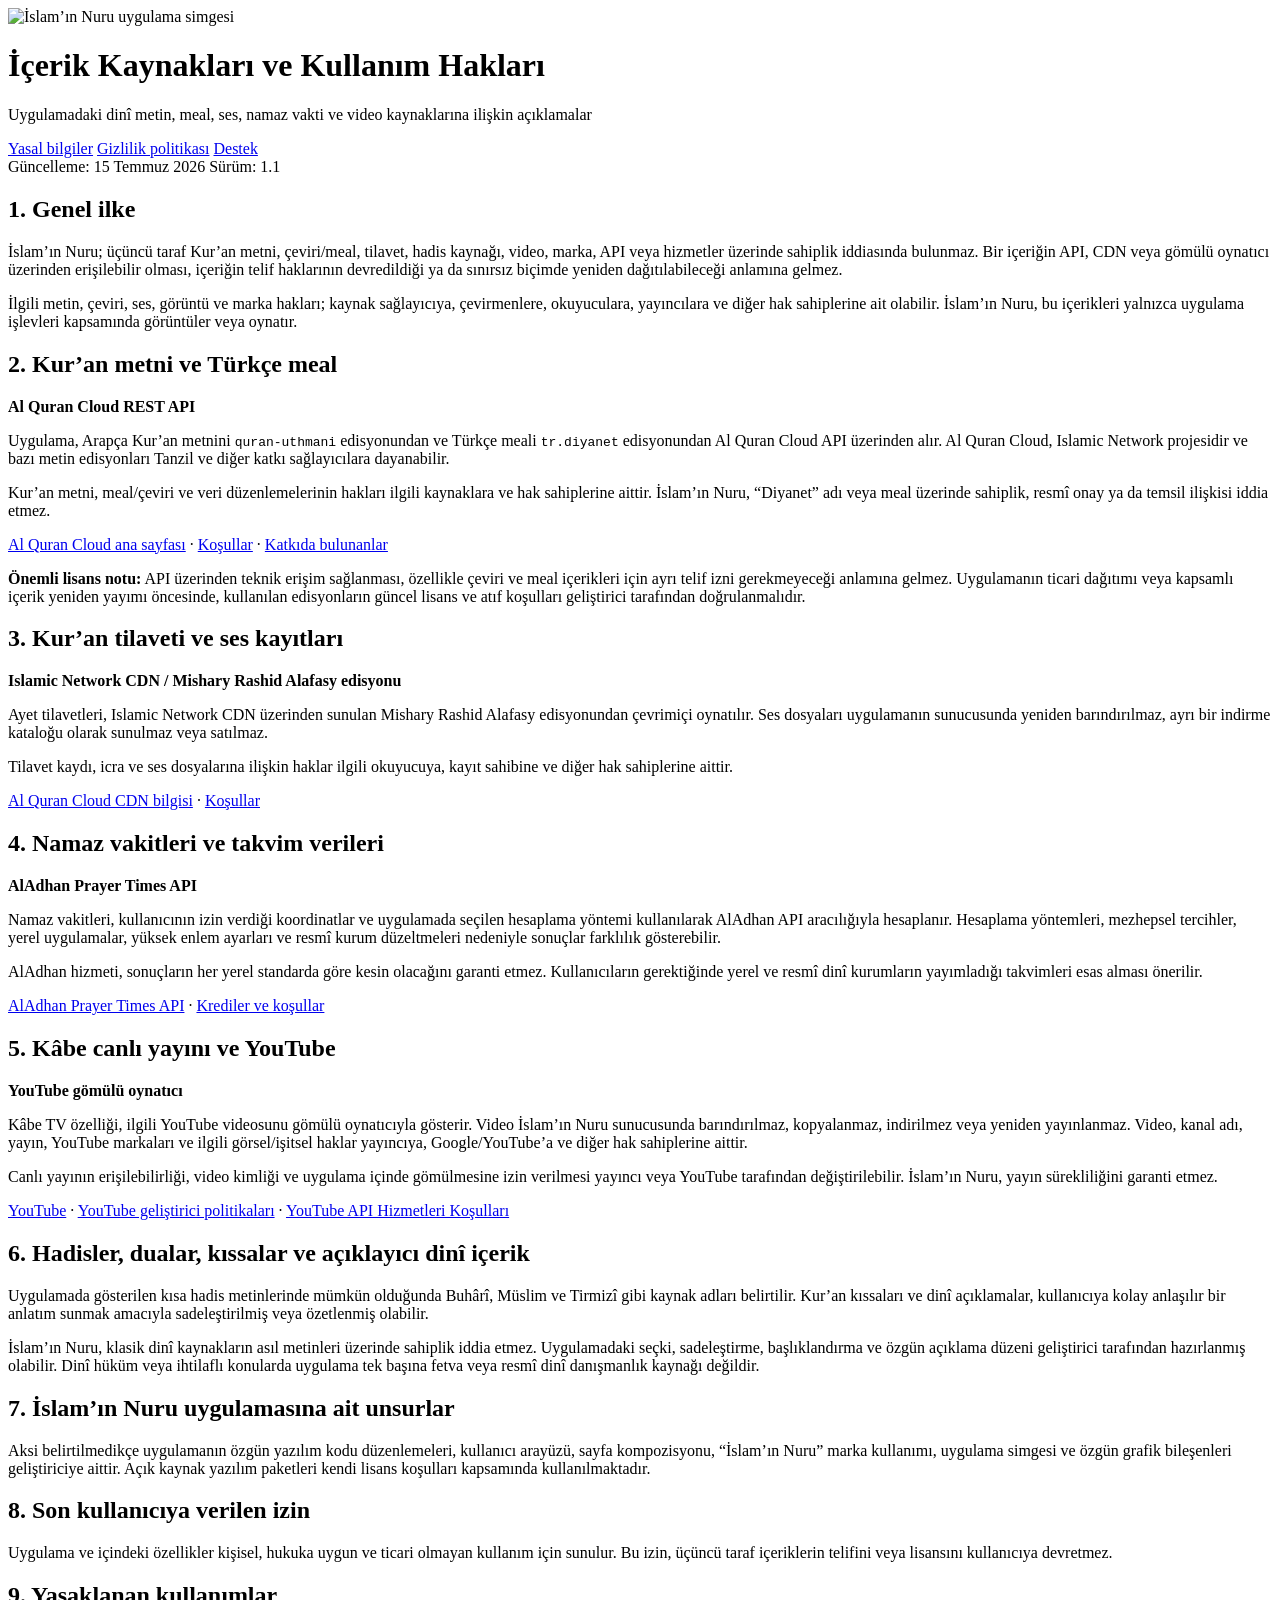
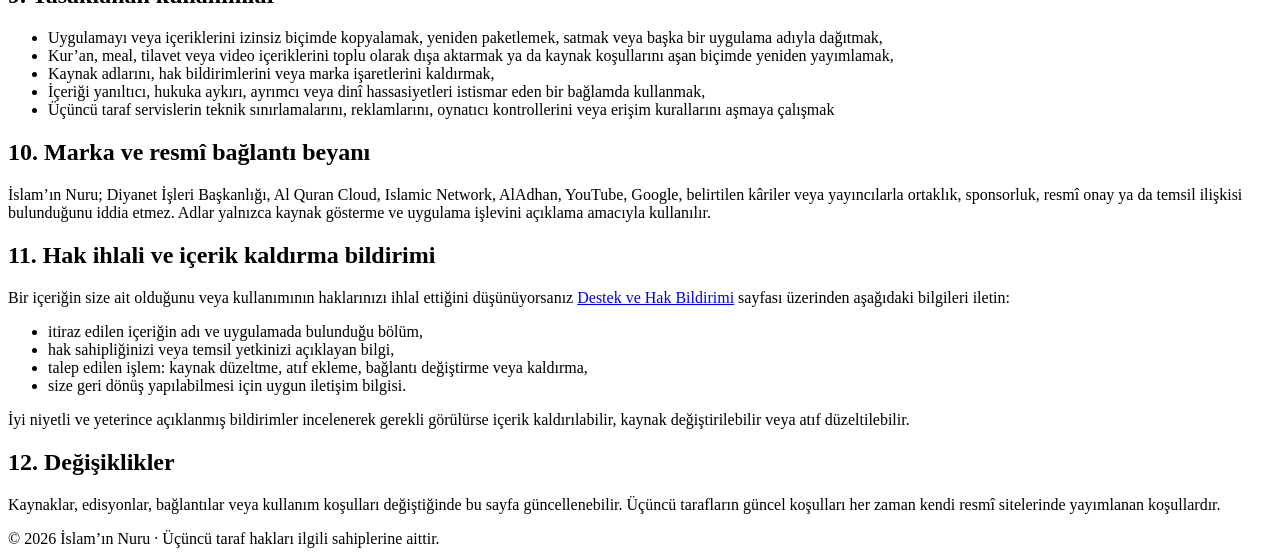
==== content-rights.html @ b2684654 "Add files via upload" ====
<!doctype html>
<html lang="tr">
<head>
  <meta charset="utf-8">
  <meta name="viewport" content="width=device-width,initial-scale=1">
  <meta name="description" content="İslam’ın Nuru içerik kaynakları ve kullanım hakları">
  <title>İslam’ın Nuru — İçerik Kaynakları ve Kullanım Hakları</title>
  <link rel="icon" href="assets/islamin-nuru-icon.png">
  <link rel="stylesheet" href="assets/style.css">
</head>
<body>
<main class="wrap">
  <header class="hero">
    <img class="logo" src="assets/islamin-nuru-icon.png" alt="İslam’ın Nuru uygulama simgesi">
    <h1>İçerik Kaynakları ve Kullanım Hakları</h1>
    <p>Uygulamadaki dinî metin, meal, ses, namaz vakti ve video kaynaklarına ilişkin açıklamalar</p>
    <nav class="nav">
      <a href="index.html">Yasal bilgiler</a>
      <a href="privacy-policy.html">Gizlilik politikası</a>
      <a href="support.html">Destek</a>
    </nav>
  </header>

  <article class="card">
    <div class="meta">
      <span class="badge">Güncelleme: 15 Temmuz 2026</span>
      <span class="badge">Sürüm: 1.1</span>
    </div>

    <h2>1. Genel ilke</h2>
    <p>İslam’ın Nuru; üçüncü taraf Kur’an metni, çeviri/meal, tilavet, hadis kaynağı, video, marka, API veya hizmetler üzerinde sahiplik iddiasında bulunmaz. Bir içeriğin API, CDN veya gömülü oynatıcı üzerinden erişilebilir olması, içeriğin telif haklarının devredildiği ya da sınırsız biçimde yeniden dağıtılabileceği anlamına gelmez.</p>
    <p>İlgili metin, çeviri, ses, görüntü ve marka hakları; kaynak sağlayıcıya, çevirmenlere, okuyuculara, yayıncılara ve diğer hak sahiplerine ait olabilir. İslam’ın Nuru, bu içerikleri yalnızca uygulama işlevleri kapsamında görüntüler veya oynatır.</p>

    <h2>2. Kur’an metni ve Türkçe meal</h2>
    <div class="source">
      <strong>Al Quran Cloud REST API</strong>
      <p>Uygulama, Arapça Kur’an metnini <code>quran-uthmani</code> edisyonundan ve Türkçe meali <code>tr.diyanet</code> edisyonundan Al Quran Cloud API üzerinden alır. Al Quran Cloud, Islamic Network projesidir ve bazı metin edisyonları Tanzil ve diğer katkı sağlayıcılara dayanabilir.</p>
      <p>Kur’an metni, meal/çeviri ve veri düzenlemelerinin hakları ilgili kaynaklara ve hak sahiplerine aittir. İslam’ın Nuru, “Diyanet” adı veya meal üzerinde sahiplik, resmî onay ya da temsil ilişkisi iddia etmez.</p>
      <p><a href="https://alquran.cloud/" rel="noopener noreferrer">Al Quran Cloud ana sayfası</a> · <a href="https://alquran.cloud/terms-and-conditions" rel="noopener noreferrer">Koşullar</a> · <a href="https://alquran.cloud/contributors" rel="noopener noreferrer">Katkıda bulunanlar</a></p>
    </div>

    <div class="notice"><strong>Önemli lisans notu:</strong> API üzerinden teknik erişim sağlanması, özellikle çeviri ve meal içerikleri için ayrı telif izni gerekmeyeceği anlamına gelmez. Uygulamanın ticari dağıtımı veya kapsamlı içerik yeniden yayımı öncesinde, kullanılan edisyonların güncel lisans ve atıf koşulları geliştirici tarafından doğrulanmalıdır.</div>

    <h2>3. Kur’an tilaveti ve ses kayıtları</h2>
    <div class="source">
      <strong>Islamic Network CDN / Mishary Rashid Alafasy edisyonu</strong>
      <p>Ayet tilavetleri, Islamic Network CDN üzerinden sunulan Mishary Rashid Alafasy edisyonundan çevrimiçi oynatılır. Ses dosyaları uygulamanın sunucusunda yeniden barındırılmaz, ayrı bir indirme kataloğu olarak sunulmaz veya satılmaz.</p>
      <p>Tilavet kaydı, icra ve ses dosyalarına ilişkin haklar ilgili okuyucuya, kayıt sahibine ve diğer hak sahiplerine aittir.</p>
      <p><a href="https://alquran.cloud/cdn" rel="noopener noreferrer">Al Quran Cloud CDN bilgisi</a> · <a href="https://alquran.cloud/terms-and-conditions" rel="noopener noreferrer">Koşullar</a></p>
    </div>

    <h2>4. Namaz vakitleri ve takvim verileri</h2>
    <div class="source">
      <strong>AlAdhan Prayer Times API</strong>
      <p>Namaz vakitleri, kullanıcının izin verdiği koordinatlar ve uygulamada seçilen hesaplama yöntemi kullanılarak AlAdhan API aracılığıyla hesaplanır. Hesaplama yöntemleri, mezhepsel tercihler, yerel uygulamalar, yüksek enlem ayarları ve resmî kurum düzeltmeleri nedeniyle sonuçlar farklılık gösterebilir.</p>
      <p>AlAdhan hizmeti, sonuçların her yerel standarda göre kesin olacağını garanti etmez. Kullanıcıların gerektiğinde yerel ve resmî dinî kurumların yayımladığı takvimleri esas alması önerilir.</p>
      <p><a href="https://aladhan.com/prayer-times-api" rel="noopener noreferrer">AlAdhan Prayer Times API</a> · <a href="https://aladhan.com/credits-and-terms" rel="noopener noreferrer">Krediler ve koşullar</a></p>
    </div>

    <h2>5. Kâbe canlı yayını ve YouTube</h2>
    <div class="source">
      <strong>YouTube gömülü oynatıcı</strong>
      <p>Kâbe TV özelliği, ilgili YouTube videosunu gömülü oynatıcıyla gösterir. Video İslam’ın Nuru sunucusunda barındırılmaz, kopyalanmaz, indirilmez veya yeniden yayınlanmaz. Video, kanal adı, yayın, YouTube markaları ve ilgili görsel/işitsel haklar yayıncıya, Google/YouTube’a ve diğer hak sahiplerine aittir.</p>
      <p>Canlı yayının erişilebilirliği, video kimliği ve uygulama içinde gömülmesine izin verilmesi yayıncı veya YouTube tarafından değiştirilebilir. İslam’ın Nuru, yayın sürekliliğini garanti etmez.</p>
      <p><a href="https://www.youtube.com/" rel="noopener noreferrer">YouTube</a> · <a href="https://developers.google.com/youtube/terms/developer-policies" rel="noopener noreferrer">YouTube geliştirici politikaları</a> · <a href="https://developers.google.com/youtube/terms/api-services-terms-of-service" rel="noopener noreferrer">YouTube API Hizmetleri Koşulları</a></p>
    </div>

    <h2>6. Hadisler, dualar, kıssalar ve açıklayıcı dinî içerik</h2>
    <p>Uygulamada gösterilen kısa hadis metinlerinde mümkün olduğunda Buhârî, Müslim ve Tirmizî gibi kaynak adları belirtilir. Kur’an kıssaları ve dinî açıklamalar, kullanıcıya kolay anlaşılır bir anlatım sunmak amacıyla sadeleştirilmiş veya özetlenmiş olabilir.</p>
    <p>İslam’ın Nuru, klasik dinî kaynakların asıl metinleri üzerinde sahiplik iddia etmez. Uygulamadaki seçki, sadeleştirme, başlıklandırma ve özgün açıklama düzeni geliştirici tarafından hazırlanmış olabilir. Dinî hüküm veya ihtilaflı konularda uygulama tek başına fetva veya resmî dinî danışmanlık kaynağı değildir.</p>

    <h2>7. İslam’ın Nuru uygulamasına ait unsurlar</h2>
    <p>Aksi belirtilmedikçe uygulamanın özgün yazılım kodu düzenlemeleri, kullanıcı arayüzü, sayfa kompozisyonu, “İslam’ın Nuru” marka kullanımı, uygulama simgesi ve özgün grafik bileşenleri geliştiriciye aittir. Açık kaynak yazılım paketleri kendi lisans koşulları kapsamında kullanılmaktadır.</p>

    <h2>8. Son kullanıcıya verilen izin</h2>
    <p>Uygulama ve içindeki özellikler kişisel, hukuka uygun ve ticari olmayan kullanım için sunulur. Bu izin, üçüncü taraf içeriklerin telifini veya lisansını kullanıcıya devretmez.</p>

    <h2>9. Yasaklanan kullanımlar</h2>
    <ul>
      <li>Uygulamayı veya içeriklerini izinsiz biçimde kopyalamak, yeniden paketlemek, satmak veya başka bir uygulama adıyla dağıtmak,</li>
      <li>Kur’an, meal, tilavet veya video içeriklerini toplu olarak dışa aktarmak ya da kaynak koşullarını aşan biçimde yeniden yayımlamak,</li>
      <li>Kaynak adlarını, hak bildirimlerini veya marka işaretlerini kaldırmak,</li>
      <li>İçeriği yanıltıcı, hukuka aykırı, ayrımcı veya dinî hassasiyetleri istismar eden bir bağlamda kullanmak,</li>
      <li>Üçüncü taraf servislerin teknik sınırlamalarını, reklamlarını, oynatıcı kontrollerini veya erişim kurallarını aşmaya çalışmak</li>
    </ul>

    <h2>10. Marka ve resmî bağlantı beyanı</h2>
    <p>İslam’ın Nuru; Diyanet İşleri Başkanlığı, Al Quran Cloud, Islamic Network, AlAdhan, YouTube, Google, belirtilen kâriler veya yayıncılarla ortaklık, sponsorluk, resmî onay ya da temsil ilişkisi bulunduğunu iddia etmez. Adlar yalnızca kaynak gösterme ve uygulama işlevini açıklama amacıyla kullanılır.</p>

    <h2>11. Hak ihlali ve içerik kaldırma bildirimi</h2>
    <p>Bir içeriğin size ait olduğunu veya kullanımının haklarınızı ihlal ettiğini düşünüyorsanız <a href="support.html">Destek ve Hak Bildirimi</a> sayfası üzerinden aşağıdaki bilgileri iletin:</p>
    <ul>
      <li>itiraz edilen içeriğin adı ve uygulamada bulunduğu bölüm,</li>
      <li>hak sahipliğinizi veya temsil yetkinizi açıklayan bilgi,</li>
      <li>talep edilen işlem: kaynak düzeltme, atıf ekleme, bağlantı değiştirme veya kaldırma,</li>
      <li>size geri dönüş yapılabilmesi için uygun iletişim bilgisi.</li>
    </ul>
    <p>İyi niyetli ve yeterince açıklanmış bildirimler incelenerek gerekli görülürse içerik kaldırılabilir, kaynak değiştirilebilir veya atıf düzeltilebilir.</p>

    <h2>12. Değişiklikler</h2>
    <p>Kaynaklar, edisyonlar, bağlantılar veya kullanım koşulları değiştiğinde bu sayfa güncellenebilir. Üçüncü tarafların güncel koşulları her zaman kendi resmî sitelerinde yayımlanan koşullardır.</p>
  </article>

  <footer>© 2026 İslam’ın Nuru · Üçüncü taraf hakları ilgili sahiplerine aittir.</footer>
</main>
</body>
</html>
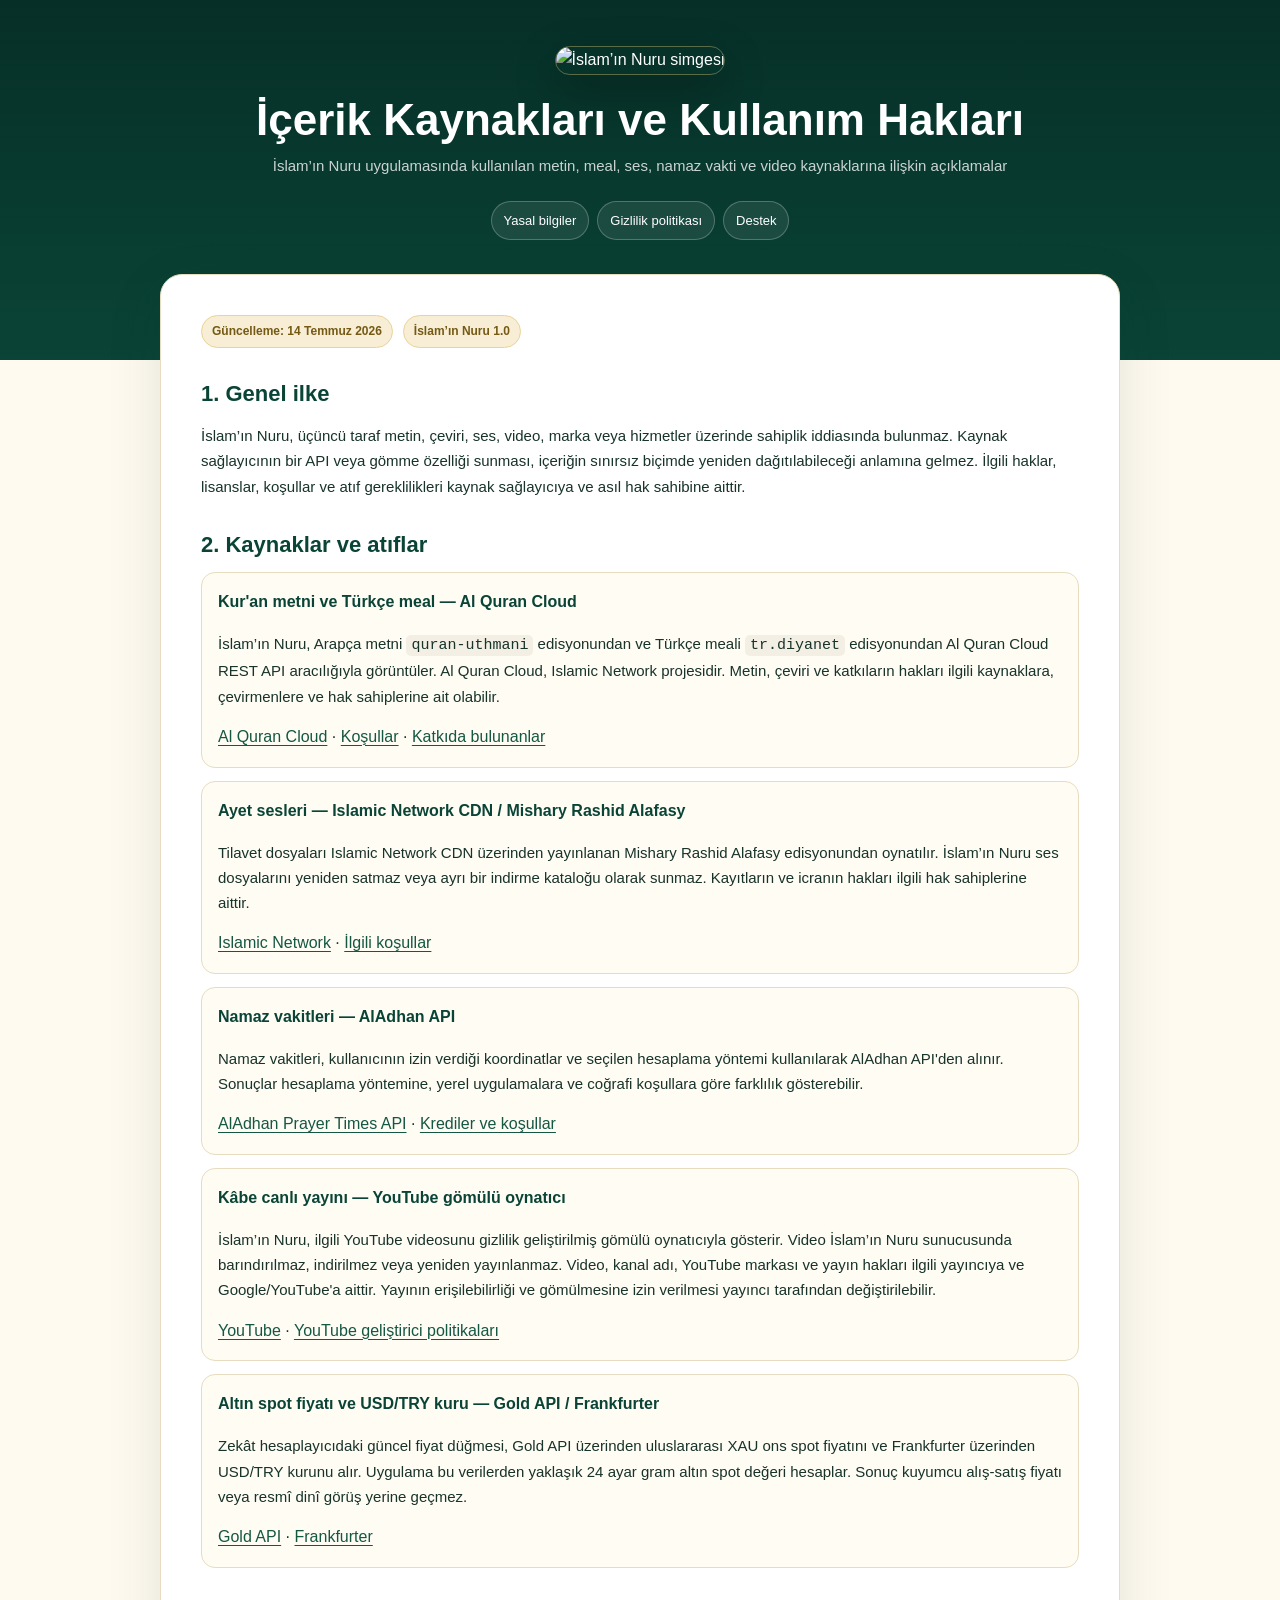
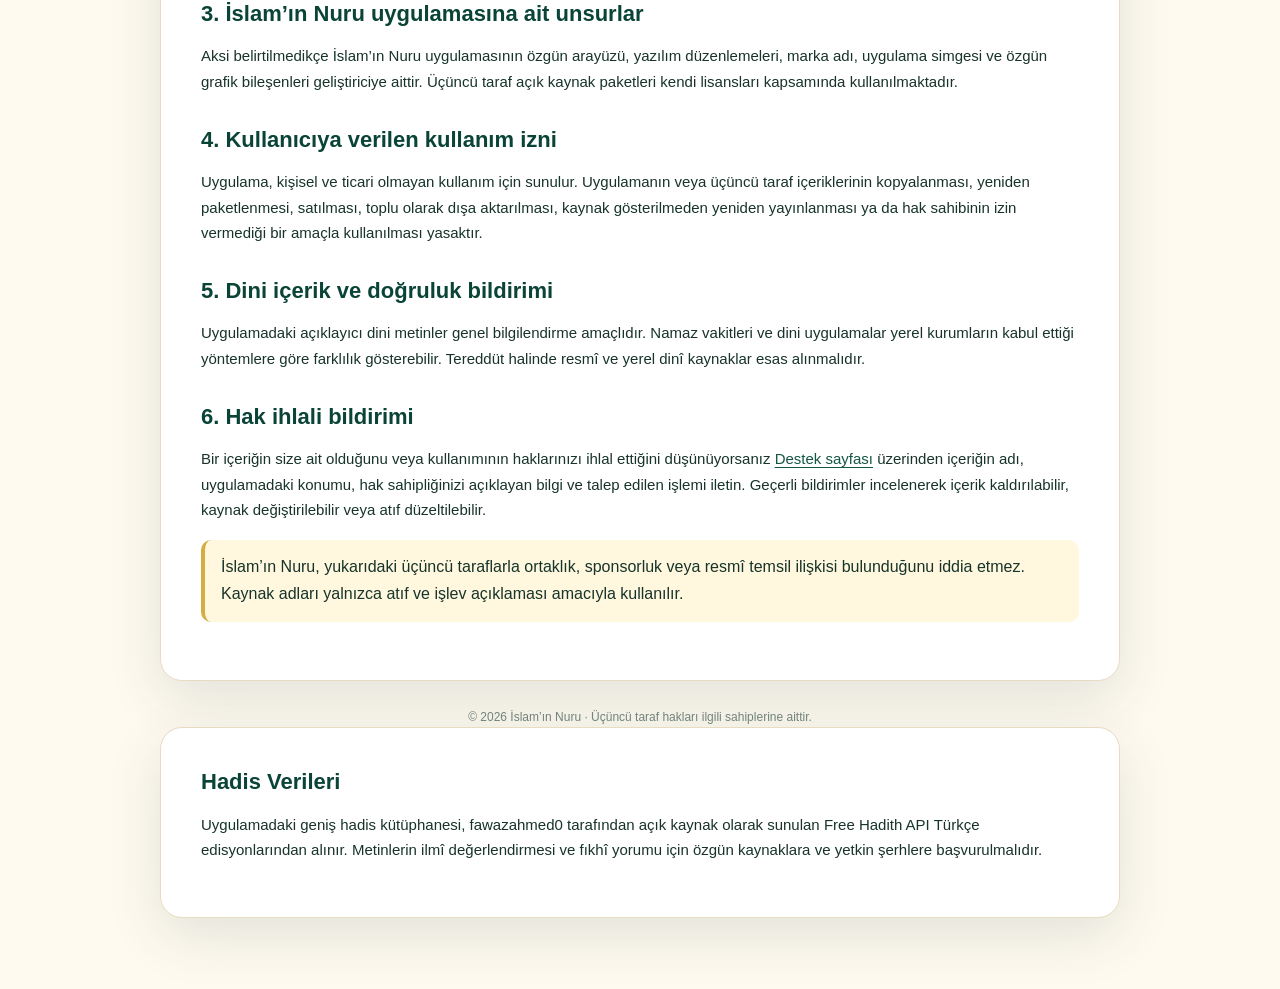
==== commit 3d4e3c6b: "Add files via upload" ====
--- a/content-rights.html
+++ b/content-rights.html
@@ -3,17 +3,17 @@
 <head>
   <meta charset="utf-8">
   <meta name="viewport" content="width=device-width,initial-scale=1">
-  <meta name="description" content="İslam’ın Nuru içerik kaynakları ve kullanım hakları">
-  <title>İslam’ın Nuru — İçerik Kaynakları ve Kullanım Hakları</title>
-  <link rel="icon" href="assets/islamin-nuru-icon.png">
+  <meta name="description" content="İslam’ın Nuru içerik kaynakları, atıflar ve kullanım hakları">
+  <title>İslam’ın Nuru İçerik Kaynakları ve Kullanım Hakları</title>
+  <link rel="icon" href="assets/nurapp-icon.png">
   <link rel="stylesheet" href="assets/style.css">
 </head>
 <body>
 <main class="wrap">
   <header class="hero">
-    <img class="logo" src="assets/islamin-nuru-icon.png" alt="İslam’ın Nuru uygulama simgesi">
+    <img class="logo" src="assets/nurapp-icon.png" alt="İslam’ın Nuru simgesi">
     <h1>İçerik Kaynakları ve Kullanım Hakları</h1>
-    <p>Uygulamadaki dinî metin, meal, ses, namaz vakti ve video kaynaklarına ilişkin açıklamalar</p>
+    <p>İslam’ın Nuru uygulamasında kullanılan metin, meal, ses, namaz vakti ve video kaynaklarına ilişkin açıklamalar</p>
     <nav class="nav">
       <a href="index.html">Yasal bilgiler</a>
       <a href="privacy-policy.html">Gizlilik politikası</a>
@@ -23,85 +23,75 @@
 
   <article class="card">
     <div class="meta">
-      <span class="badge">Güncelleme: 15 Temmuz 2026</span>
-      <span class="badge">Sürüm: 1.1</span>
+      <span class="badge">Güncelleme: 14 Temmuz 2026</span>
+      <span class="badge">İslam’ın Nuru 1.0</span>
     </div>
 
     <h2>1. Genel ilke</h2>
-    <p>İslam’ın Nuru; üçüncü taraf Kur’an metni, çeviri/meal, tilavet, hadis kaynağı, video, marka, API veya hizmetler üzerinde sahiplik iddiasında bulunmaz. Bir içeriğin API, CDN veya gömülü oynatıcı üzerinden erişilebilir olması, içeriğin telif haklarının devredildiği ya da sınırsız biçimde yeniden dağıtılabileceği anlamına gelmez.</p>
-    <p>İlgili metin, çeviri, ses, görüntü ve marka hakları; kaynak sağlayıcıya, çevirmenlere, okuyuculara, yayıncılara ve diğer hak sahiplerine ait olabilir. İslam’ın Nuru, bu içerikleri yalnızca uygulama işlevleri kapsamında görüntüler veya oynatır.</p>
+    <p>İslam’ın Nuru, üçüncü taraf metin, çeviri, ses, video, marka veya hizmetler üzerinde sahiplik iddiasında bulunmaz. Kaynak sağlayıcının bir API veya gömme özelliği sunması, içeriğin sınırsız biçimde yeniden dağıtılabileceği anlamına gelmez. İlgili haklar, lisanslar, koşullar ve atıf gereklilikleri kaynak sağlayıcıya ve asıl hak sahibine aittir.</p>
 
-    <h2>2. Kur’an metni ve Türkçe meal</h2>
+    <h2>2. Kaynaklar ve atıflar</h2>
+
     <div class="source">
-      <strong>Al Quran Cloud REST API</strong>
-      <p>Uygulama, Arapça Kur’an metnini <code>quran-uthmani</code> edisyonundan ve Türkçe meali <code>tr.diyanet</code> edisyonundan Al Quran Cloud API üzerinden alır. Al Quran Cloud, Islamic Network projesidir ve bazı metin edisyonları Tanzil ve diğer katkı sağlayıcılara dayanabilir.</p>
-      <p>Kur’an metni, meal/çeviri ve veri düzenlemelerinin hakları ilgili kaynaklara ve hak sahiplerine aittir. İslam’ın Nuru, “Diyanet” adı veya meal üzerinde sahiplik, resmî onay ya da temsil ilişkisi iddia etmez.</p>
-      <p><a href="https://alquran.cloud/" rel="noopener noreferrer">Al Quran Cloud ana sayfası</a> · <a href="https://alquran.cloud/terms-and-conditions" rel="noopener noreferrer">Koşullar</a> · <a href="https://alquran.cloud/contributors" rel="noopener noreferrer">Katkıda bulunanlar</a></p>
+      <strong>Kur'an metni ve Türkçe meal — Al Quran Cloud</strong>
+      <p>İslam’ın Nuru, Arapça metni <code>quran-uthmani</code> edisyonundan ve Türkçe meali <code>tr.diyanet</code> edisyonundan Al Quran Cloud REST API aracılığıyla görüntüler. Al Quran Cloud, Islamic Network projesidir. Metin, çeviri ve katkıların hakları ilgili kaynaklara, çevirmenlere ve hak sahiplerine ait olabilir.</p>
+      <a href="https://alquran.cloud/" rel="noopener noreferrer">Al Quran Cloud</a> ·
+      <a href="https://alquran.cloud/terms-and-conditions" rel="noopener noreferrer">Koşullar</a> ·
+      <a href="https://alquran.cloud/contributors" rel="noopener noreferrer">Katkıda bulunanlar</a>
     </div>
 
-    <div class="notice"><strong>Önemli lisans notu:</strong> API üzerinden teknik erişim sağlanması, özellikle çeviri ve meal içerikleri için ayrı telif izni gerekmeyeceği anlamına gelmez. Uygulamanın ticari dağıtımı veya kapsamlı içerik yeniden yayımı öncesinde, kullanılan edisyonların güncel lisans ve atıf koşulları geliştirici tarafından doğrulanmalıdır.</div>
-
-    <h2>3. Kur’an tilaveti ve ses kayıtları</h2>
     <div class="source">
-      <strong>Islamic Network CDN / Mishary Rashid Alafasy edisyonu</strong>
-      <p>Ayet tilavetleri, Islamic Network CDN üzerinden sunulan Mishary Rashid Alafasy edisyonundan çevrimiçi oynatılır. Ses dosyaları uygulamanın sunucusunda yeniden barındırılmaz, ayrı bir indirme kataloğu olarak sunulmaz veya satılmaz.</p>
-      <p>Tilavet kaydı, icra ve ses dosyalarına ilişkin haklar ilgili okuyucuya, kayıt sahibine ve diğer hak sahiplerine aittir.</p>
-      <p><a href="https://alquran.cloud/cdn" rel="noopener noreferrer">Al Quran Cloud CDN bilgisi</a> · <a href="https://alquran.cloud/terms-and-conditions" rel="noopener noreferrer">Koşullar</a></p>
+      <strong>Ayet sesleri — Islamic Network CDN / Mishary Rashid Alafasy</strong>
+      <p>Tilavet dosyaları Islamic Network CDN üzerinden yayınlanan Mishary Rashid Alafasy edisyonundan oynatılır. İslam’ın Nuru ses dosyalarını yeniden satmaz veya ayrı bir indirme kataloğu olarak sunmaz. Kayıtların ve icranın hakları ilgili hak sahiplerine aittir.</p>
+      <a href="https://islamic.network/" rel="noopener noreferrer">Islamic Network</a> ·
+      <a href="https://alquran.cloud/terms-and-conditions" rel="noopener noreferrer">İlgili koşullar</a>
     </div>
 
-    <h2>4. Namaz vakitleri ve takvim verileri</h2>
     <div class="source">
-      <strong>AlAdhan Prayer Times API</strong>
-      <p>Namaz vakitleri, kullanıcının izin verdiği koordinatlar ve uygulamada seçilen hesaplama yöntemi kullanılarak AlAdhan API aracılığıyla hesaplanır. Hesaplama yöntemleri, mezhepsel tercihler, yerel uygulamalar, yüksek enlem ayarları ve resmî kurum düzeltmeleri nedeniyle sonuçlar farklılık gösterebilir.</p>
-      <p>AlAdhan hizmeti, sonuçların her yerel standarda göre kesin olacağını garanti etmez. Kullanıcıların gerektiğinde yerel ve resmî dinî kurumların yayımladığı takvimleri esas alması önerilir.</p>
-      <p><a href="https://aladhan.com/prayer-times-api" rel="noopener noreferrer">AlAdhan Prayer Times API</a> · <a href="https://aladhan.com/credits-and-terms" rel="noopener noreferrer">Krediler ve koşullar</a></p>
+      <strong>Namaz vakitleri — AlAdhan API</strong>
+      <p>Namaz vakitleri, kullanıcının izin verdiği koordinatlar ve seçilen hesaplama yöntemi kullanılarak AlAdhan API'den alınır. Sonuçlar hesaplama yöntemine, yerel uygulamalara ve coğrafi koşullara göre farklılık gösterebilir.</p>
+      <a href="https://aladhan.com/prayer-times-api" rel="noopener noreferrer">AlAdhan Prayer Times API</a> ·
+      <a href="https://aladhan.com/credits-and-terms" rel="noopener noreferrer">Krediler ve koşullar</a>
     </div>
 
-    <h2>5. Kâbe canlı yayını ve YouTube</h2>
     <div class="source">
-      <strong>YouTube gömülü oynatıcı</strong>
-      <p>Kâbe TV özelliği, ilgili YouTube videosunu gömülü oynatıcıyla gösterir. Video İslam’ın Nuru sunucusunda barındırılmaz, kopyalanmaz, indirilmez veya yeniden yayınlanmaz. Video, kanal adı, yayın, YouTube markaları ve ilgili görsel/işitsel haklar yayıncıya, Google/YouTube’a ve diğer hak sahiplerine aittir.</p>
-      <p>Canlı yayının erişilebilirliği, video kimliği ve uygulama içinde gömülmesine izin verilmesi yayıncı veya YouTube tarafından değiştirilebilir. İslam’ın Nuru, yayın sürekliliğini garanti etmez.</p>
-      <p><a href="https://www.youtube.com/" rel="noopener noreferrer">YouTube</a> · <a href="https://developers.google.com/youtube/terms/developer-policies" rel="noopener noreferrer">YouTube geliştirici politikaları</a> · <a href="https://developers.google.com/youtube/terms/api-services-terms-of-service" rel="noopener noreferrer">YouTube API Hizmetleri Koşulları</a></p>
+      <strong>Kâbe canlı yayını — YouTube gömülü oynatıcı</strong>
+      <p>İslam’ın Nuru, ilgili YouTube videosunu gizlilik geliştirilmiş gömülü oynatıcıyla gösterir. Video İslam’ın Nuru sunucusunda barındırılmaz, indirilmez veya yeniden yayınlanmaz. Video, kanal adı, YouTube markası ve yayın hakları ilgili yayıncıya ve Google/YouTube'a aittir. Yayının erişilebilirliği ve gömülmesine izin verilmesi yayıncı tarafından değiştirilebilir.</p>
+      <a href="https://www.youtube.com/" rel="noopener noreferrer">YouTube</a> ·
+      <a href="https://developers.google.com/youtube/terms/developer-policies" rel="noopener noreferrer">YouTube geliştirici politikaları</a>
     </div>
 
-    <h2>6. Hadisler, dualar, kıssalar ve açıklayıcı dinî içerik</h2>
-    <p>Uygulamada gösterilen kısa hadis metinlerinde mümkün olduğunda Buhârî, Müslim ve Tirmizî gibi kaynak adları belirtilir. Kur’an kıssaları ve dinî açıklamalar, kullanıcıya kolay anlaşılır bir anlatım sunmak amacıyla sadeleştirilmiş veya özetlenmiş olabilir.</p>
-    <p>İslam’ın Nuru, klasik dinî kaynakların asıl metinleri üzerinde sahiplik iddia etmez. Uygulamadaki seçki, sadeleştirme, başlıklandırma ve özgün açıklama düzeni geliştirici tarafından hazırlanmış olabilir. Dinî hüküm veya ihtilaflı konularda uygulama tek başına fetva veya resmî dinî danışmanlık kaynağı değildir.</p>
 
-    <h2>7. İslam’ın Nuru uygulamasına ait unsurlar</h2>
-    <p>Aksi belirtilmedikçe uygulamanın özgün yazılım kodu düzenlemeleri, kullanıcı arayüzü, sayfa kompozisyonu, “İslam’ın Nuru” marka kullanımı, uygulama simgesi ve özgün grafik bileşenleri geliştiriciye aittir. Açık kaynak yazılım paketleri kendi lisans koşulları kapsamında kullanılmaktadır.</p>
+    <div class="source">
+      <strong>Altın spot fiyatı ve USD/TRY kuru — Gold API / Frankfurter</strong>
+      <p>Zekât hesaplayıcıdaki güncel fiyat düğmesi, Gold API üzerinden uluslararası XAU ons spot fiyatını ve Frankfurter üzerinden USD/TRY kurunu alır. Uygulama bu verilerden yaklaşık 24 ayar gram altın spot değeri hesaplar. Sonuç kuyumcu alış-satış fiyatı veya resmî dinî görüş yerine geçmez.</p>
+      <a href="https://gold-api.com/" rel="noopener noreferrer">Gold API</a> ·
+      <a href="https://frankfurter.dev/" rel="noopener noreferrer">Frankfurter</a>
+    </div>
 
-    <h2>8. Son kullanıcıya verilen izin</h2>
-    <p>Uygulama ve içindeki özellikler kişisel, hukuka uygun ve ticari olmayan kullanım için sunulur. Bu izin, üçüncü taraf içeriklerin telifini veya lisansını kullanıcıya devretmez.</p>
+    <h2>3. İslam’ın Nuru uygulamasına ait unsurlar</h2>
+    <p>Aksi belirtilmedikçe İslam’ın Nuru uygulamasının özgün arayüzü, yazılım düzenlemeleri, marka adı, uygulama simgesi ve özgün grafik bileşenleri geliştiriciye aittir. Üçüncü taraf açık kaynak paketleri kendi lisansları kapsamında kullanılmaktadır.</p>
 
-    <h2>9. Yasaklanan kullanımlar</h2>
-    <ul>
-      <li>Uygulamayı veya içeriklerini izinsiz biçimde kopyalamak, yeniden paketlemek, satmak veya başka bir uygulama adıyla dağıtmak,</li>
-      <li>Kur’an, meal, tilavet veya video içeriklerini toplu olarak dışa aktarmak ya da kaynak koşullarını aşan biçimde yeniden yayımlamak,</li>
-      <li>Kaynak adlarını, hak bildirimlerini veya marka işaretlerini kaldırmak,</li>
-      <li>İçeriği yanıltıcı, hukuka aykırı, ayrımcı veya dinî hassasiyetleri istismar eden bir bağlamda kullanmak,</li>
-      <li>Üçüncü taraf servislerin teknik sınırlamalarını, reklamlarını, oynatıcı kontrollerini veya erişim kurallarını aşmaya çalışmak</li>
-    </ul>
+    <h2>4. Kullanıcıya verilen kullanım izni</h2>
+    <p>Uygulama, kişisel ve ticari olmayan kullanım için sunulur. Uygulamanın veya üçüncü taraf içeriklerinin kopyalanması, yeniden paketlenmesi, satılması, toplu olarak dışa aktarılması, kaynak gösterilmeden yeniden yayınlanması ya da hak sahibinin izin vermediği bir amaçla kullanılması yasaktır.</p>
 
-    <h2>10. Marka ve resmî bağlantı beyanı</h2>
-    <p>İslam’ın Nuru; Diyanet İşleri Başkanlığı, Al Quran Cloud, Islamic Network, AlAdhan, YouTube, Google, belirtilen kâriler veya yayıncılarla ortaklık, sponsorluk, resmî onay ya da temsil ilişkisi bulunduğunu iddia etmez. Adlar yalnızca kaynak gösterme ve uygulama işlevini açıklama amacıyla kullanılır.</p>
+    <h2>5. Dini içerik ve doğruluk bildirimi</h2>
+    <p>Uygulamadaki açıklayıcı dini metinler genel bilgilendirme amaçlıdır. Namaz vakitleri ve dini uygulamalar yerel kurumların kabul ettiği yöntemlere göre farklılık gösterebilir. Tereddüt halinde resmî ve yerel dinî kaynaklar esas alınmalıdır.</p>
 
-    <h2>11. Hak ihlali ve içerik kaldırma bildirimi</h2>
-    <p>Bir içeriğin size ait olduğunu veya kullanımının haklarınızı ihlal ettiğini düşünüyorsanız <a href="support.html">Destek ve Hak Bildirimi</a> sayfası üzerinden aşağıdaki bilgileri iletin:</p>
-    <ul>
-      <li>itiraz edilen içeriğin adı ve uygulamada bulunduğu bölüm,</li>
-      <li>hak sahipliğinizi veya temsil yetkinizi açıklayan bilgi,</li>
-      <li>talep edilen işlem: kaynak düzeltme, atıf ekleme, bağlantı değiştirme veya kaldırma,</li>
-      <li>size geri dönüş yapılabilmesi için uygun iletişim bilgisi.</li>
-    </ul>
-    <p>İyi niyetli ve yeterince açıklanmış bildirimler incelenerek gerekli görülürse içerik kaldırılabilir, kaynak değiştirilebilir veya atıf düzeltilebilir.</p>
+    <h2>6. Hak ihlali bildirimi</h2>
+    <p>Bir içeriğin size ait olduğunu veya kullanımının haklarınızı ihlal ettiğini düşünüyorsanız <a href="support.html">Destek sayfası</a> üzerinden içeriğin adı, uygulamadaki konumu, hak sahipliğinizi açıklayan bilgi ve talep edilen işlemi iletin. Geçerli bildirimler incelenerek içerik kaldırılabilir, kaynak değiştirilebilir veya atıf düzeltilebilir.</p>
 
-    <h2>12. Değişiklikler</h2>
-    <p>Kaynaklar, edisyonlar, bağlantılar veya kullanım koşulları değiştiğinde bu sayfa güncellenebilir. Üçüncü tarafların güncel koşulları her zaman kendi resmî sitelerinde yayımlanan koşullardır.</p>
+    <div class="notice">
+      İslam’ın Nuru, yukarıdaki üçüncü taraflarla ortaklık, sponsorluk veya resmî temsil ilişkisi bulunduğunu iddia etmez. Kaynak adları yalnızca atıf ve işlev açıklaması amacıyla kullanılır.
+    </div>
   </article>
 
   <footer>© 2026 İslam’ın Nuru · Üçüncü taraf hakları ilgili sahiplerine aittir.</footer>
+
+<section class="card">
+  <h2>Hadis Verileri</h2>
+  <p>Uygulamadaki geniş hadis kütüphanesi, fawazahmed0 tarafından açık kaynak olarak sunulan Free Hadith API Türkçe edisyonlarından alınır. Metinlerin ilmî değerlendirmesi ve fıkhî yorumu için özgün kaynaklara ve yetkin şerhlere başvurulmalıdır.</p>
+</section>
 </main>
 </body>
 </html>
--- a/assets/style.css
+++ b/assets/style.css
@@ -0,0 +1,50 @@
+:root {
+  --green-950:#062f27;
+  --green-900:#0a4436;
+  --green-800:#145743;
+  --green-100:#eaf4ef;
+  --gold:#d5ad45;
+  --gold-light:#f2d77d;
+  --cream:#fffaf0;
+  --paper:#ffffff;
+  --ink:#17332a;
+  --muted:#61736d;
+  --line:#e8dcc0;
+  --danger:#8e2d2d;
+  color-scheme:light;
+}
+*{box-sizing:border-box}
+html{scroll-behavior:smooth}
+body{margin:0;background:linear-gradient(180deg,var(--green-950) 0,var(--green-900) 360px,var(--cream) 360px);font-family:-apple-system,BlinkMacSystemFont,"Segoe UI",Roboto,Arial,sans-serif;color:var(--ink);line-height:1.68}
+a{color:var(--green-800);text-decoration-thickness:1px;text-underline-offset:3px;overflow-wrap:anywhere}
+.wrap{width:min(960px,calc(100% - 32px));margin:0 auto;padding:38px 0 72px}
+.hero{color:#fff;text-align:center;padding:8px 12px 34px}
+.logo{width:112px;height:112px;border-radius:24px;box-shadow:0 16px 44px rgba(0,0,0,.28);border:1px solid rgba(242,215,125,.35)}
+h1{font-size:clamp(28px,5vw,44px);line-height:1.15;margin:20px 0 8px}
+.hero p{margin:0;color:rgba(255,255,255,.78)}
+.card{background:var(--paper);border:1px solid var(--line);border-radius:22px;padding:clamp(22px,4vw,40px);box-shadow:0 18px 55px rgba(15,58,46,.12)}
+.card+.card{margin-top:18px}
+h2{font-size:22px;color:var(--green-900);margin:32px 0 8px;line-height:1.3}
+h2:first-child{margin-top:0}
+h3{font-size:17px;color:var(--green-800);margin:22px 0 6px;line-height:1.4}
+p,li{font-size:15px}
+ul{padding-left:22px}
+.meta{display:flex;gap:10px;flex-wrap:wrap;margin:0 0 26px}
+.badge{display:inline-flex;background:#f7eed5;color:#745a15;border:1px solid #ead39a;padding:5px 10px;border-radius:999px;font-size:12px;font-weight:700}
+.notice{background:#fff8df;border-left:4px solid var(--gold);padding:14px 16px;border-radius:10px;margin:18px 0}
+.info{background:var(--green-100);border-left:4px solid var(--green-800);padding:14px 16px;border-radius:10px;margin:18px 0}
+.nav{display:flex;justify-content:center;flex-wrap:wrap;gap:8px;margin-top:22px}
+.nav a{color:#fff;border:1px solid rgba(255,255,255,.24);background:rgba(255,255,255,.08);padding:8px 12px;border-radius:999px;text-decoration:none;font-size:13px}
+.source{border:1px solid var(--line);border-radius:14px;padding:16px;margin:13px 0;background:#fffcf4}
+.source strong{display:block;color:var(--green-900);font-size:16px}
+.actions{display:grid;grid-template-columns:repeat(auto-fit,minmax(220px,1fr));gap:14px}
+.action{display:block;border:1px solid var(--line);border-radius:16px;padding:18px;text-decoration:none;background:#fffcf4}
+.action strong{display:block;color:var(--green-900);margin-bottom:4px}
+.table-wrap{overflow-x:auto;margin:14px 0}
+table{width:100%;border-collapse:collapse;font-size:14px}
+th,td{border:1px solid var(--line);padding:10px 12px;text-align:left;vertical-align:top}
+th{background:#f7f0de;color:var(--green-900)}
+.small{font-size:13px;color:var(--muted)}
+code{background:#f3efe5;padding:2px 5px;border-radius:5px}
+footer{text-align:center;color:#71837c;font-size:12px;padding:26px 0 0}
+@media(max-width:600px){.wrap{width:min(100% - 20px,960px);padding-top:24px}.card{border-radius:17px}.logo{width:96px;height:96px}th,td{padding:8px}}
